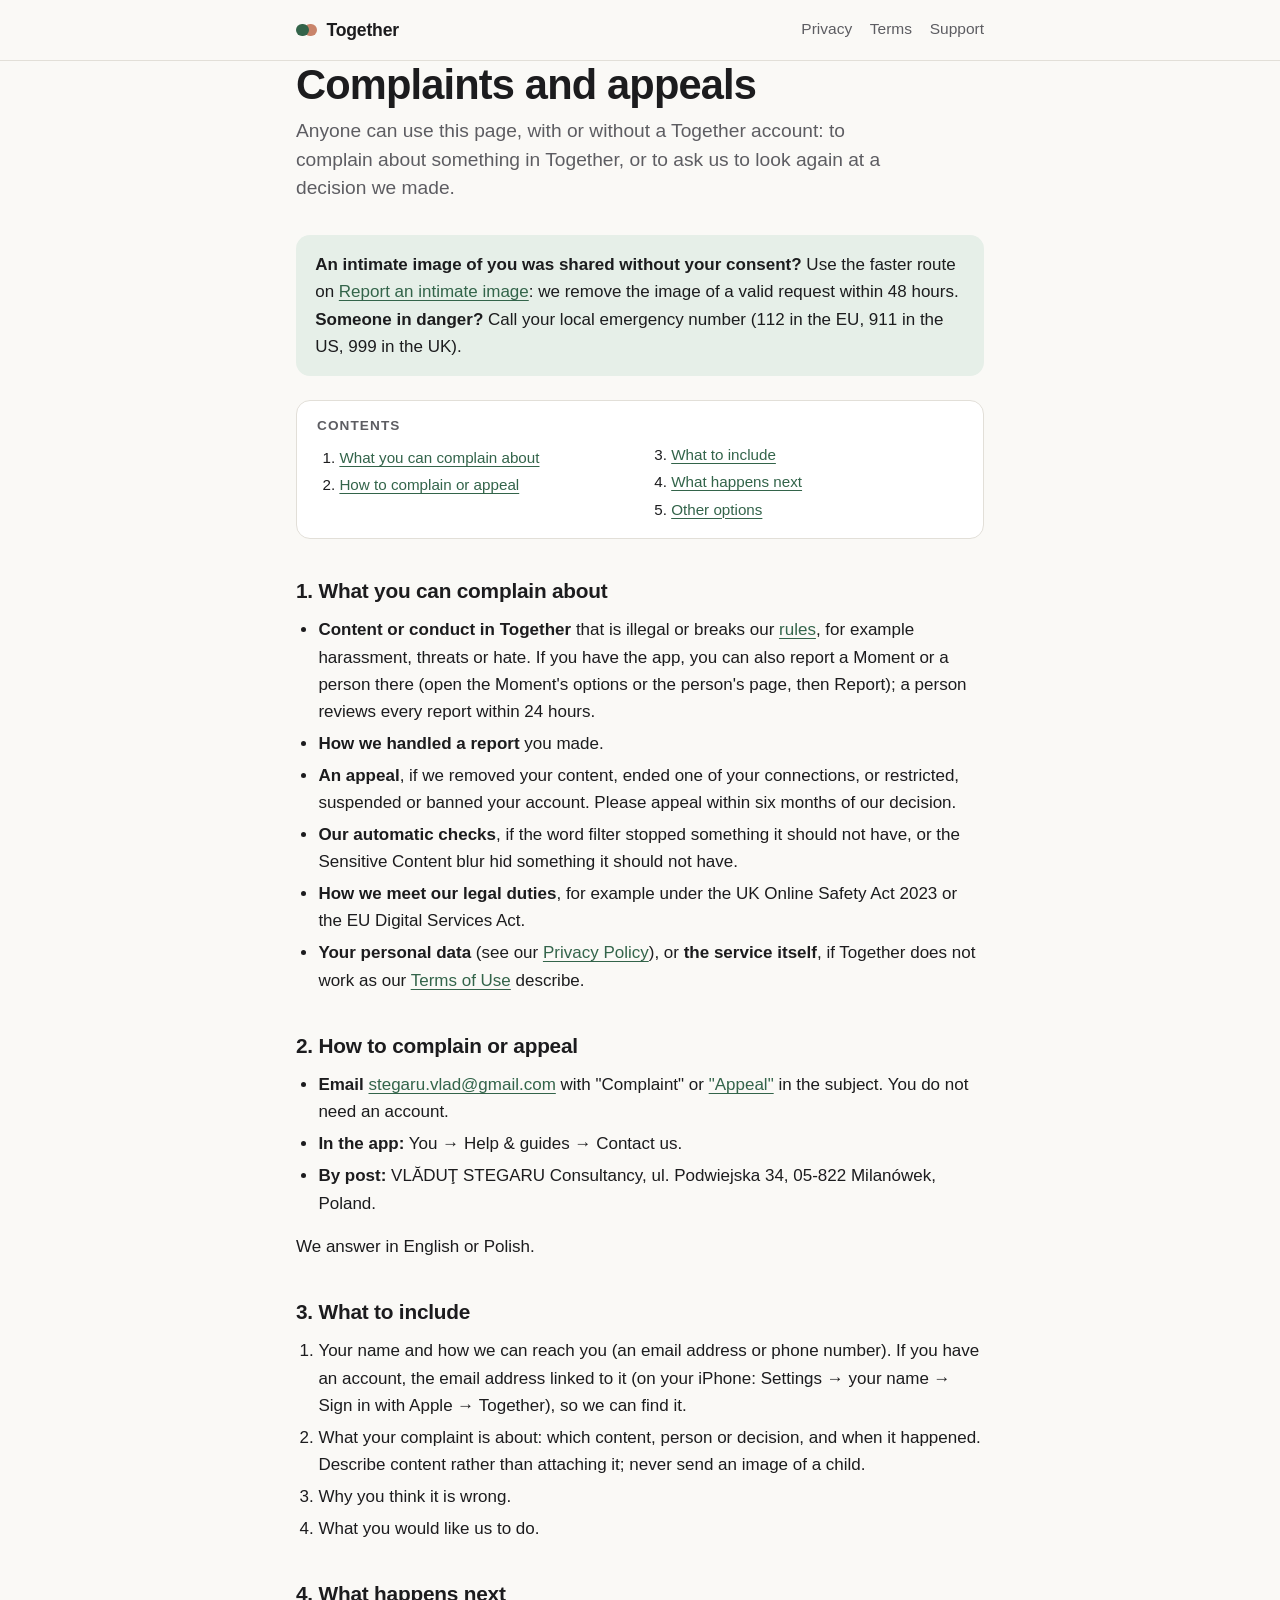
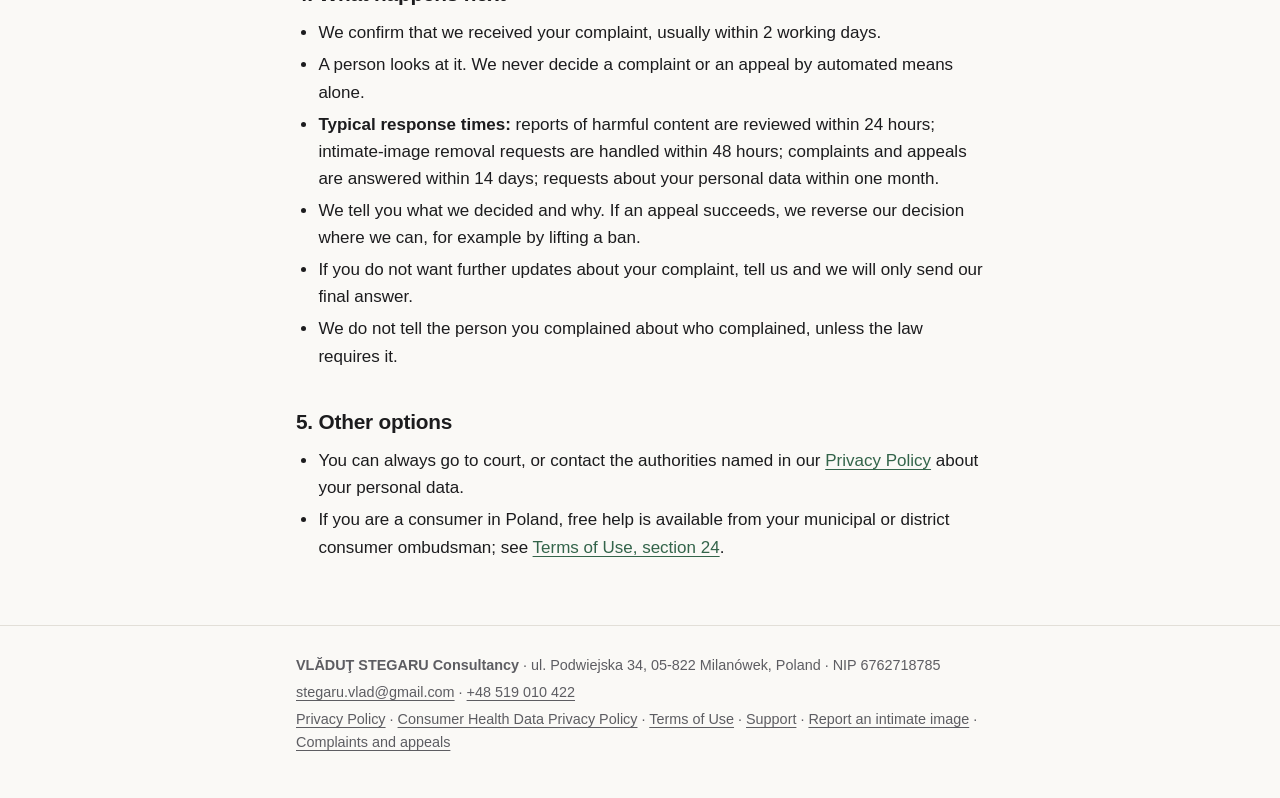
==== complaints/index.html @ 3cc5fa2a "Together legal and support pages (Privacy, Terms, Support, Consumer Health Data, Report, Complaints)" ====
<!doctype html>
<html lang="en">
<head>
<meta charset="utf-8">
<meta name="viewport" content="width=device-width, initial-scale=1">
<meta name="color-scheme" content="light dark">
<title>Complaints and appeals · Together</title>
<meta name="description" content="How anyone, with or without a Together account, can complain about content or conduct in Together, or appeal a decision we made about their content or account.">
<link rel="stylesheet" href="/style.css">
</head>
<body>
<a class="skip" href="#main">Skip to content</a>
<header class="site-header">
  <div class="wrap">
    <a class="brand" href="/"><span class="brand-mark" aria-hidden="true"></span>Together</a>
    <nav aria-label="Site"><a href="/privacy/">Privacy</a><a href="/terms/">Terms</a><a href="/support/">Support</a></nav>
  </div>
</header>
<main id="main" class="wrap doc">
<!--
  Complaints and appeals route usable by non-users (UK Online Safety Act 2023 s.21; also the EU Digital Services Act
  and the Terms' complaints procedure). Facts and sources: build86-gdpr/reports/REG-DOCS.md. Not legal advice.
-->
<h1>Complaints and appeals</h1>
<p class="lede">Anyone can use this page, with or without a Together account: to complain about something in Together, or to ask us to look again at a decision we made.</p>

<div class="callout">
  <p><strong>An intimate image of you was shared without your consent?</strong> Use the faster route on <a href="/report/">Report an intimate image</a>: we remove the image of a valid request within 48 hours. <strong>Someone in danger?</strong> Call your local emergency number (112 in the EU, 911 in the US, 999 in the UK).</p>
</div>

<nav class="toc" aria-labelledby="toc-title"><h2 id="toc-title">Contents</h2><ol><li><a href="#what-you-can-complain-about">What you can complain about</a></li><li><a href="#how-to-complain">How to complain or appeal</a></li><li><a href="#what-to-include">What to include</a></li><li><a href="#what-happens-next">What happens next</a></li><li><a href="#other-options">Other options</a></li></ol></nav>

<h2 id="what-you-can-complain-about">1. What you can complain about</h2>
<ul>
<li><strong>Content or conduct in Together</strong> that is illegal or breaks our <a href="/terms/#zero-tolerance-for-objectionable-content-and-abusive-users">rules</a>, for example harassment, threats or hate. If you have the app, you can also report a Moment or a person there (open the Moment's options or the person's page, then Report); a person reviews every report within 24 hours.</li>
<li><strong>How we handled a report</strong> you made.</li>
<li><strong>An appeal</strong>, if we removed your content, ended one of your connections, or restricted, suspended or banned your account. Please appeal within six months of our decision.</li>
<li><strong>Our automatic checks</strong>, if the word filter stopped something it should not have, or the Sensitive Content blur hid something it should not have.</li>
<li><strong>How we meet our legal duties</strong>, for example under the UK Online Safety Act 2023 or the EU Digital Services Act.</li>
<li><strong>Your personal data</strong> (see our <a href="/privacy/#your-rights">Privacy Policy</a>), or <strong>the service itself</strong>, if Together does not work as our <a href="/terms/#complaints-procedure">Terms of Use</a> describe.</li>
</ul>

<h2 id="how-to-complain">2. How to complain or appeal</h2>
<ul>
<li><strong>Email</strong> <a href="mailto:stegaru.vlad@gmail.com?subject=Together%20complaint">stegaru.vlad@gmail.com</a> with "Complaint" or <a href="mailto:stegaru.vlad@gmail.com?subject=Together%20appeal">"Appeal"</a> in the subject. You do not need an account.</li>
<li><strong>In the app:</strong> You → Help &amp; guides → Contact us.</li>
<li><strong>By post:</strong> VLĂDUŢ STEGARU Consultancy, ul. Podwiejska 34, 05-822 Milanówek, Poland.</li>
</ul>
<p>We answer in English or Polish.</p>

<h2 id="what-to-include">3. What to include</h2>
<ol>
<li>Your name and how we can reach you (an email address or phone number). If you have an account, the email address linked to it (on your iPhone: Settings → your name → Sign in with Apple → Together), so we can find it.</li>
<li>What your complaint is about: which content, person or decision, and when it happened. Describe content rather than attaching it; never send an image of a child.</li>
<li>Why you think it is wrong.</li>
<li>What you would like us to do.</li>
</ol>

<h2 id="what-happens-next">4. What happens next</h2>
<ul>
<li>We confirm that we received your complaint, usually within 2 working days.</li>
<li>A person looks at it. We never decide a complaint or an appeal by automated means alone.</li>
<li><strong>Typical response times:</strong> reports of harmful content are reviewed within 24 hours; intimate-image removal requests are handled within 48 hours; complaints and appeals are answered within 14 days; requests about your personal data within one month.</li>
<li>We tell you what we decided and why. If an appeal succeeds, we reverse our decision where we can, for example by lifting a ban.</li>
<li>If you do not want further updates about your complaint, tell us and we will only send our final answer.</li>
<li>We do not tell the person you complained about who complained, unless the law requires it.</li>
</ul>

<h2 id="other-options">5. Other options</h2>
<ul>
<li>You can always go to court, or contact the authorities named in our <a href="/privacy/#regional-information">Privacy Policy</a> about your personal data.</li>
<li>If you are a consumer in Poland, free help is available from your municipal or district consumer ombudsman; see <a href="/terms/#law-and-disputes">Terms of Use, section 24</a>.</li>
</ul>
</main>
<footer class="site-footer">
  <div class="wrap">
    <p><strong>VLĂDUŢ STEGARU Consultancy</strong> · ul. Podwiejska 34, 05-822 Milanówek, Poland · NIP 6762718785</p>
    <p><a href="mailto:stegaru.vlad@gmail.com">stegaru.vlad@gmail.com</a> · <a href="tel:+48519010422">+48 519 010 422</a></p>
    <p><a href="/privacy/">Privacy Policy</a> · <a href="/health-data/">Consumer Health Data Privacy Policy</a> · <a href="/terms/">Terms of Use</a> · <a href="/support/">Support</a> · <a href="/report/">Report an intimate image</a> · <a href="/complaints/">Complaints and appeals</a></p>
  </div>
</footer>
</body>
</html>
---- style.css ----
/* Together — legal and support site. One stylesheet, no external fonts or scripts. */

:root {
  --bg: #faf9f6;
  --surface: #ffffff;
  --soft: #f1efea;
  --ink: #1c1c1e;
  --muted: #5d5d62;
  --line: #e2dfd8;
  --accent: #33644a;
  --accent-2: #c9846a;
  --accent-soft: #e6efe8;
  --focus: #2b62c9;
  color-scheme: light dark;
}

@media (prefers-color-scheme: dark) {
  :root {
    --bg: #121210;
    --surface: #1b1b19;
    --soft: #23231f;
    --ink: #f2f1ee;
    --muted: #a3a3a8;
    --line: #35342f;
    --accent: #84bf9c;
    --accent-2: #e0a48c;
    --accent-soft: #1f2c24;
    --focus: #8fb4ff;
  }
}

*, *::before, *::after { box-sizing: border-box; }

html { -webkit-text-size-adjust: 100%; text-size-adjust: 100%; }

body {
  margin: 0;
  background: var(--bg);
  color: var(--ink);
  font-family: -apple-system, BlinkMacSystemFont, "Segoe UI", Roboto, Helvetica, Arial, sans-serif;
  font-size: 1.0625rem;
  line-height: 1.6;
  overflow-wrap: break-word;
}

.wrap {
  width: 100%;
  max-width: 46rem;
  margin: 0 auto;
  padding: 0 16px;
}

@media (min-width: 40rem) {
  .wrap { padding: 0 24px; }
}

a { color: var(--accent); text-decoration-thickness: 1px; text-underline-offset: 0.18em; }
a:hover { text-decoration-thickness: 2px; }
:focus-visible { outline: 3px solid var(--focus); outline-offset: 2px; border-radius: 4px; }

.skip {
  position: absolute;
  left: 16px;
  top: -3rem;
  padding: 0.5rem 0.9rem;
  background: var(--surface);
  border: 1px solid var(--line);
  border-radius: 10px;
  z-index: 10;
}
.skip:focus { top: 12px; }

/* Header and footer */

.site-header { border-bottom: 1px solid var(--line); background: var(--bg); }
.site-header .wrap {
  display: flex;
  flex-wrap: wrap;
  align-items: center;
  justify-content: space-between;
  gap: 0.5rem 1.25rem;
  min-height: 3.75rem;
  padding-top: 0.5rem;
  padding-bottom: 0.5rem;
}
.brand {
  display: inline-flex;
  align-items: center;
  gap: 0.6rem;
  color: var(--ink);
  font-weight: 680;
  font-size: 1.1rem;
  letter-spacing: -0.01em;
  text-decoration: none;
}
.brand-mark {
  width: 0.8rem;
  height: 0.8rem;
  border-radius: 50%;
  background: var(--accent);
  box-shadow: 0.5rem 0 0 0 var(--accent-2);
  margin-right: 0.5rem;
}
.site-header nav { display: flex; flex-wrap: wrap; gap: 0.25rem 1.1rem; }
.site-header nav a {
  color: var(--muted);
  text-decoration: none;
  font-size: 0.97rem;
  padding: 0.35rem 0;
  border-bottom: 2px solid transparent;
}
.site-header nav a:hover { color: var(--ink); }
.site-header nav a[aria-current="page"] { color: var(--ink); border-bottom-color: var(--accent); }

.site-footer {
  margin-top: 4rem;
  border-top: 1px solid var(--line);
  color: var(--muted);
  font-size: 0.9rem;
  padding: 1.5rem 0 2.5rem;
}
.site-footer p { margin: 0.25rem 0; }
.site-footer a { color: var(--muted); }

/* Document typography */

main { padding-top: 2.25rem; }

h1 {
  font-size: clamp(1.9rem, 6vw, 2.6rem);
  line-height: 1.15;
  letter-spacing: -0.02em;
  font-weight: 700;
  margin: 0 0 0.5rem;
  text-wrap: balance;
}
h2 {
  font-size: 1.3rem;
  line-height: 1.3;
  letter-spacing: -0.01em;
  font-weight: 660;
  margin: 2.4rem 0 0.75rem;
  scroll-margin-top: 1rem;
  text-wrap: balance;
}
h3 { font-size: 1.08rem; font-weight: 650; margin: 1.6rem 0 0.4rem; }
p { margin: 0 0 1rem; }
ul, ol { margin: 0 0 1rem; padding-left: 1.4rem; }
li { margin: 0.3rem 0; }
li > ul { margin: 0.3rem 0 0; }
strong { font-weight: 650; }
code {
  font-family: ui-monospace, "SF Mono", Menlo, Consolas, monospace;
  font-size: 0.9em;
  background: var(--soft);
  padding: 0.1em 0.35em;
  border-radius: 5px;
}

.subtitle { color: var(--muted); margin: 0 0 0.25rem; }
.meta { color: var(--muted); font-size: 0.95rem; margin-bottom: 1.5rem; }
.lede { font-size: 1.2rem; line-height: 1.5; color: var(--muted); margin-bottom: 2rem; max-width: 38rem; }

/* Table of contents */

.toc {
  background: var(--surface);
  border: 1px solid var(--line);
  border-radius: 14px;
  padding: 1rem 1.25rem 0.5rem;
  margin: 0 0 2rem;
}
.toc h2 { font-size: 0.85rem; text-transform: uppercase; letter-spacing: 0.08em; color: var(--muted); margin: 0 0 0.5rem; }
.toc ol { font-size: 0.95rem; margin: 0 0 0.5rem; }
.toc li { margin: 0.2rem 0; }
@media (min-width: 40rem) {
  .toc ol { columns: 2; column-gap: 2.5rem; }
  .toc li { break-inside: avoid; }
}

/* Tables: scroll inside their own box on narrow screens, never the page */

.table-wrap {
  overflow-x: auto;
  -webkit-overflow-scrolling: touch;
  border: 1px solid var(--line);
  border-radius: 12px;
  margin: 0 0 1.5rem;
  background: var(--surface);
}
table { width: 100%; border-collapse: collapse; font-size: 0.93rem; line-height: 1.5; }
th, td { text-align: left; vertical-align: top; padding: 0.65rem 0.8rem; border-bottom: 1px solid var(--line); min-width: 8.5rem; }
th { background: var(--soft); font-weight: 650; }
tr:last-child td { border-bottom: 0; }

/* Home and support */

.cards { list-style: none; padding: 0; margin: 0 0 2rem; display: grid; gap: 0.75rem; }
@media (min-width: 40rem) {
  .cards { grid-template-columns: repeat(3, 1fr); }
  .cards.cards-2 { grid-template-columns: repeat(2, 1fr); }
}
.cards a {
  display: block;
  height: 100%;
  padding: 1rem 1.1rem;
  background: var(--surface);
  border: 1px solid var(--line);
  border-radius: 14px;
  color: var(--ink);
  text-decoration: none;
}
.cards a:hover { border-color: var(--accent); }
.cards strong { display: block; font-size: 1.05rem; margin-bottom: 0.2rem; }
.cards span { color: var(--muted); font-size: 0.93rem; line-height: 1.45; display: block; }

.callout {
  background: var(--accent-soft);
  border-radius: 14px;
  padding: 1rem 1.2rem;
  margin: 0 0 1.5rem;
}
.callout p:last-child, .callout ul:last-child { margin-bottom: 0; }

.contact-list { list-style: none; padding: 0; }
.contact-list li { margin: 0.4rem 0; }
.contact-list .label { color: var(--muted); display: inline-block; min-width: 5.5rem; }

/* Invitation page */

.invite main { max-width: 28rem; }
.eyebrow { font-size: 0.8rem; font-weight: 650; letter-spacing: 0.08em; text-transform: uppercase; color: var(--muted); margin: 0 0 0.6rem; }
.code-card { background: var(--surface); border: 1px solid var(--line); border-radius: 16px; padding: 1.25rem; margin: 0 0 1.5rem; }
.code-card .label { font-size: 0.8rem; font-weight: 600; color: var(--muted); margin: 0 0 0.5rem; }
.code-value { font-family: ui-monospace, "SF Mono", Menlo, monospace; font-size: 1.2rem; font-weight: 600; letter-spacing: 0.04em; word-break: break-all; margin: 0 0 1rem; }
.code-value:empty { display: none; }
.code-missing { color: var(--muted); margin: 0; }
.button {
  appearance: none;
  display: block;
  width: 100%;
  min-height: 48px;
  border: 0;
  border-radius: 12px;
  background: var(--accent);
  color: var(--bg);
  font: inherit;
  font-weight: 650;
  text-align: center;
  line-height: 48px;
  text-decoration: none;
  cursor: pointer;
}
.button.secondary { background: var(--ink); }
.button[data-copied="true"] { background: var(--ink); }
.steps { padding-left: 1.4rem; }

[hidden] { display: none !important; }

@media (prefers-reduced-motion: no-preference) {
  a, .cards a { transition: border-color 0.15s ease, color 0.15s ease; }
}

@media print {
  .skip, .site-header nav, .toc { display: none; }
  body { background: #fff; color: #000; font-size: 11pt; }
  a { color: #000; }
  .table-wrap { overflow: visible; border: 0; }
}
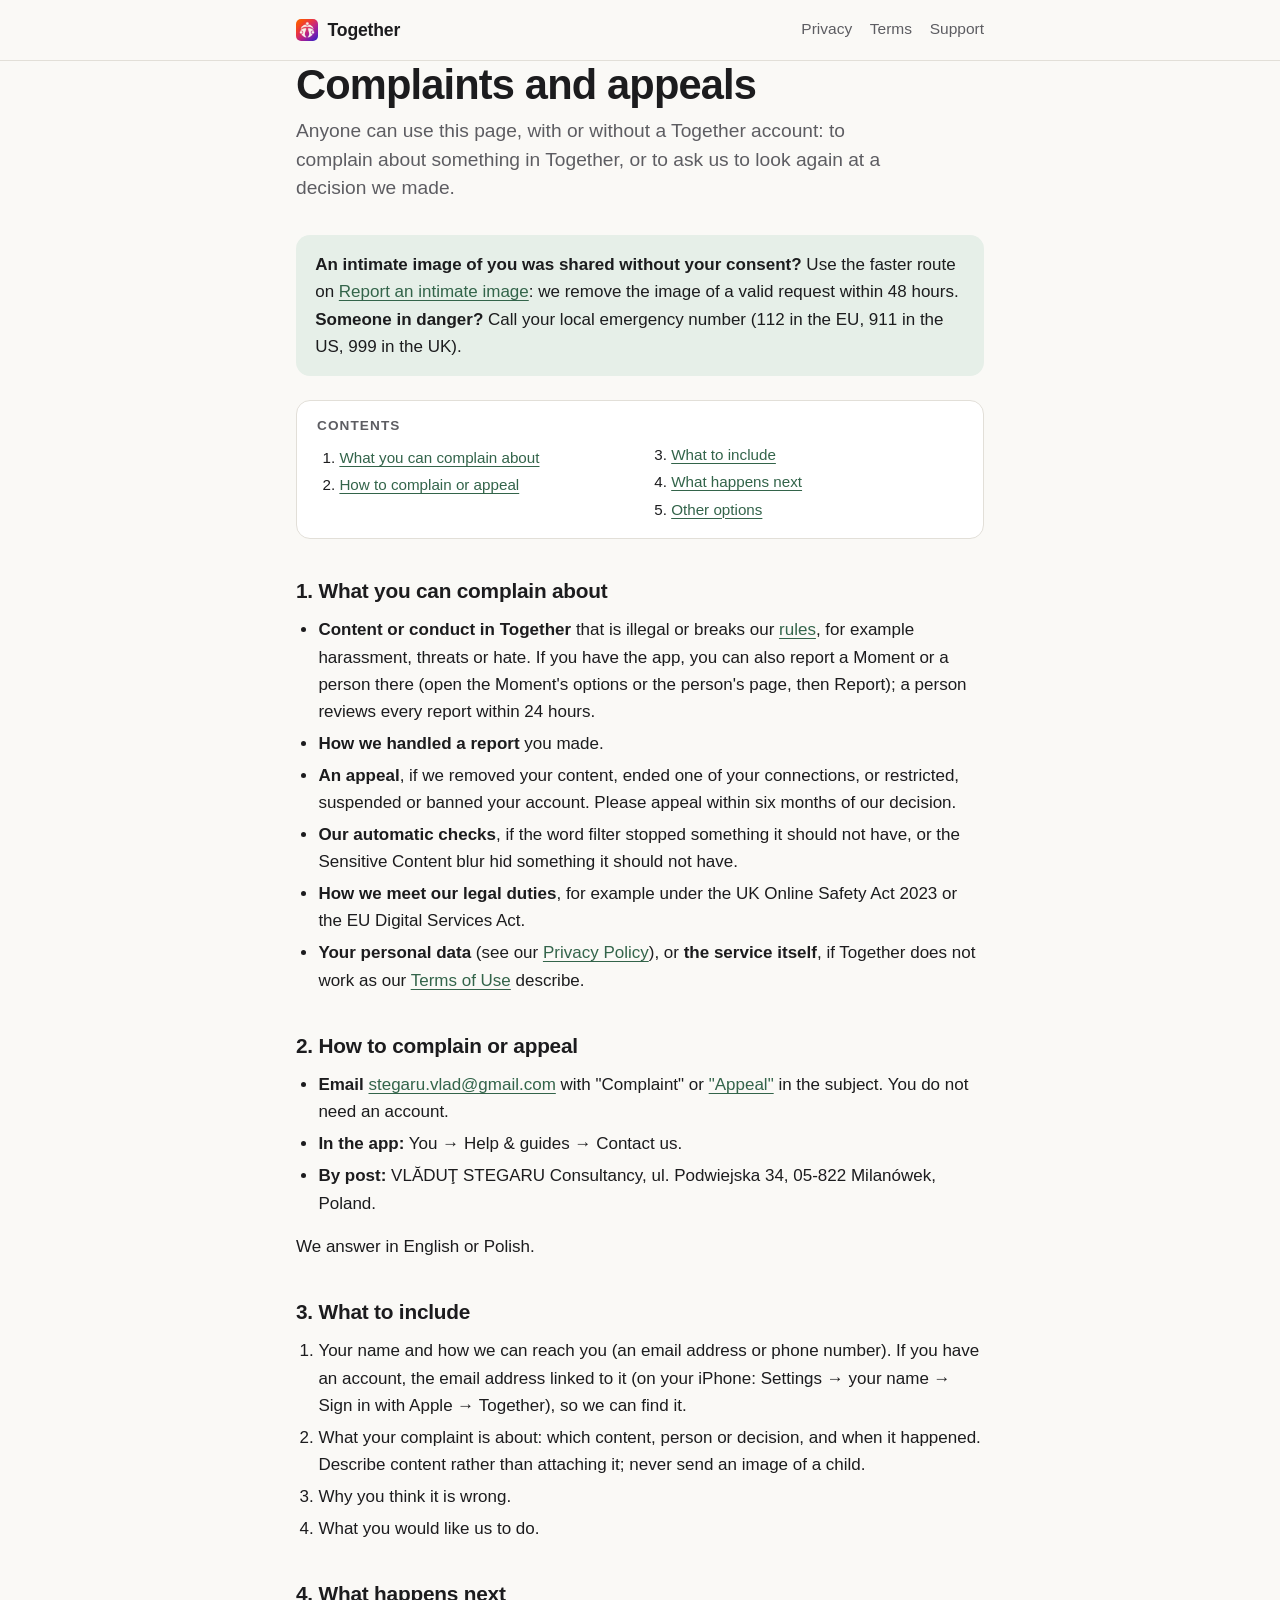
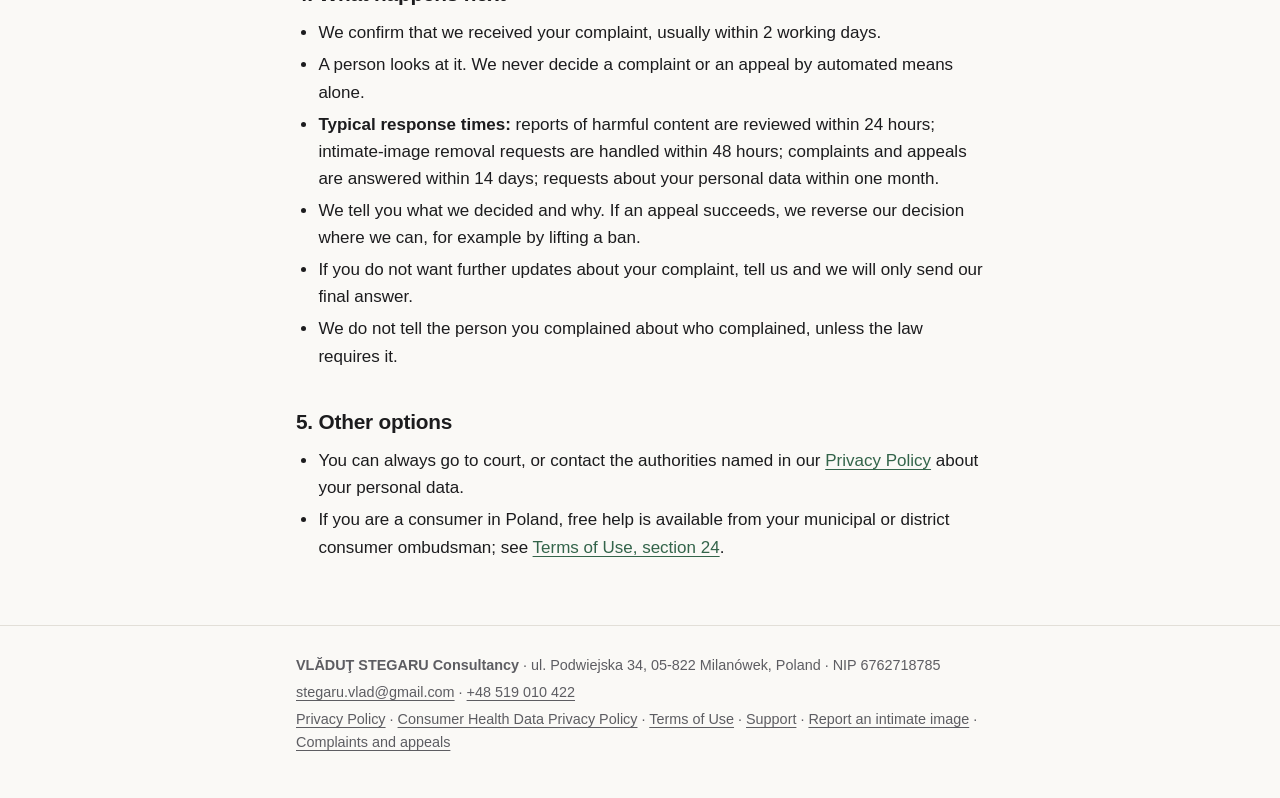
==== commit 365e874f: "Add the Together app icon as favicon, touch icon and header logo Co-Authored-By: Claude Fable 5.1 <n" ====
--- a/complaints/index.html
+++ b/complaints/index.html
@@ -6,13 +6,16 @@
 <meta name="color-scheme" content="light dark">
 <title>Complaints and appeals · Together</title>
 <meta name="description" content="How anyone, with or without a Together account, can complain about content or conduct in Together, or appeal a decision we made about their content or account.">
+<link rel="icon" type="image/png" sizes="32x32" href="/favicon-32.png">
+<link rel="icon" type="image/png" sizes="512x512" href="/icon-512.png">
+<link rel="apple-touch-icon" href="/apple-touch-icon.png">
 <link rel="stylesheet" href="/style.css">
 </head>
 <body>
 <a class="skip" href="#main">Skip to content</a>
 <header class="site-header">
   <div class="wrap">
-    <a class="brand" href="/"><span class="brand-mark" aria-hidden="true"></span>Together</a>
+    <a class="brand" href="/"><img class="brand-mark" src="/icon-512.png" alt="" width="22" height="22" decoding="async">Together</a>
     <nav aria-label="Site"><a href="/privacy/">Privacy</a><a href="/terms/">Terms</a><a href="/support/">Support</a></nav>
   </div>
 </header>
--- a/style.css
+++ b/style.css
@@ -94,12 +94,11 @@
   text-decoration: none;
 }
 .brand-mark {
-  width: 0.8rem;
-  height: 0.8rem;
-  border-radius: 50%;
-  background: var(--accent);
-  box-shadow: 0.5rem 0 0 0 var(--accent-2);
-  margin-right: 0.5rem;
+  width: 1.375rem;
+  height: 1.375rem;
+  border-radius: 0.3125rem;
+  flex: none;
+  object-fit: cover;
 }
 .site-header nav { display: flex; flex-wrap: wrap; gap: 0.25rem 1.1rem; }
 .site-header nav a {
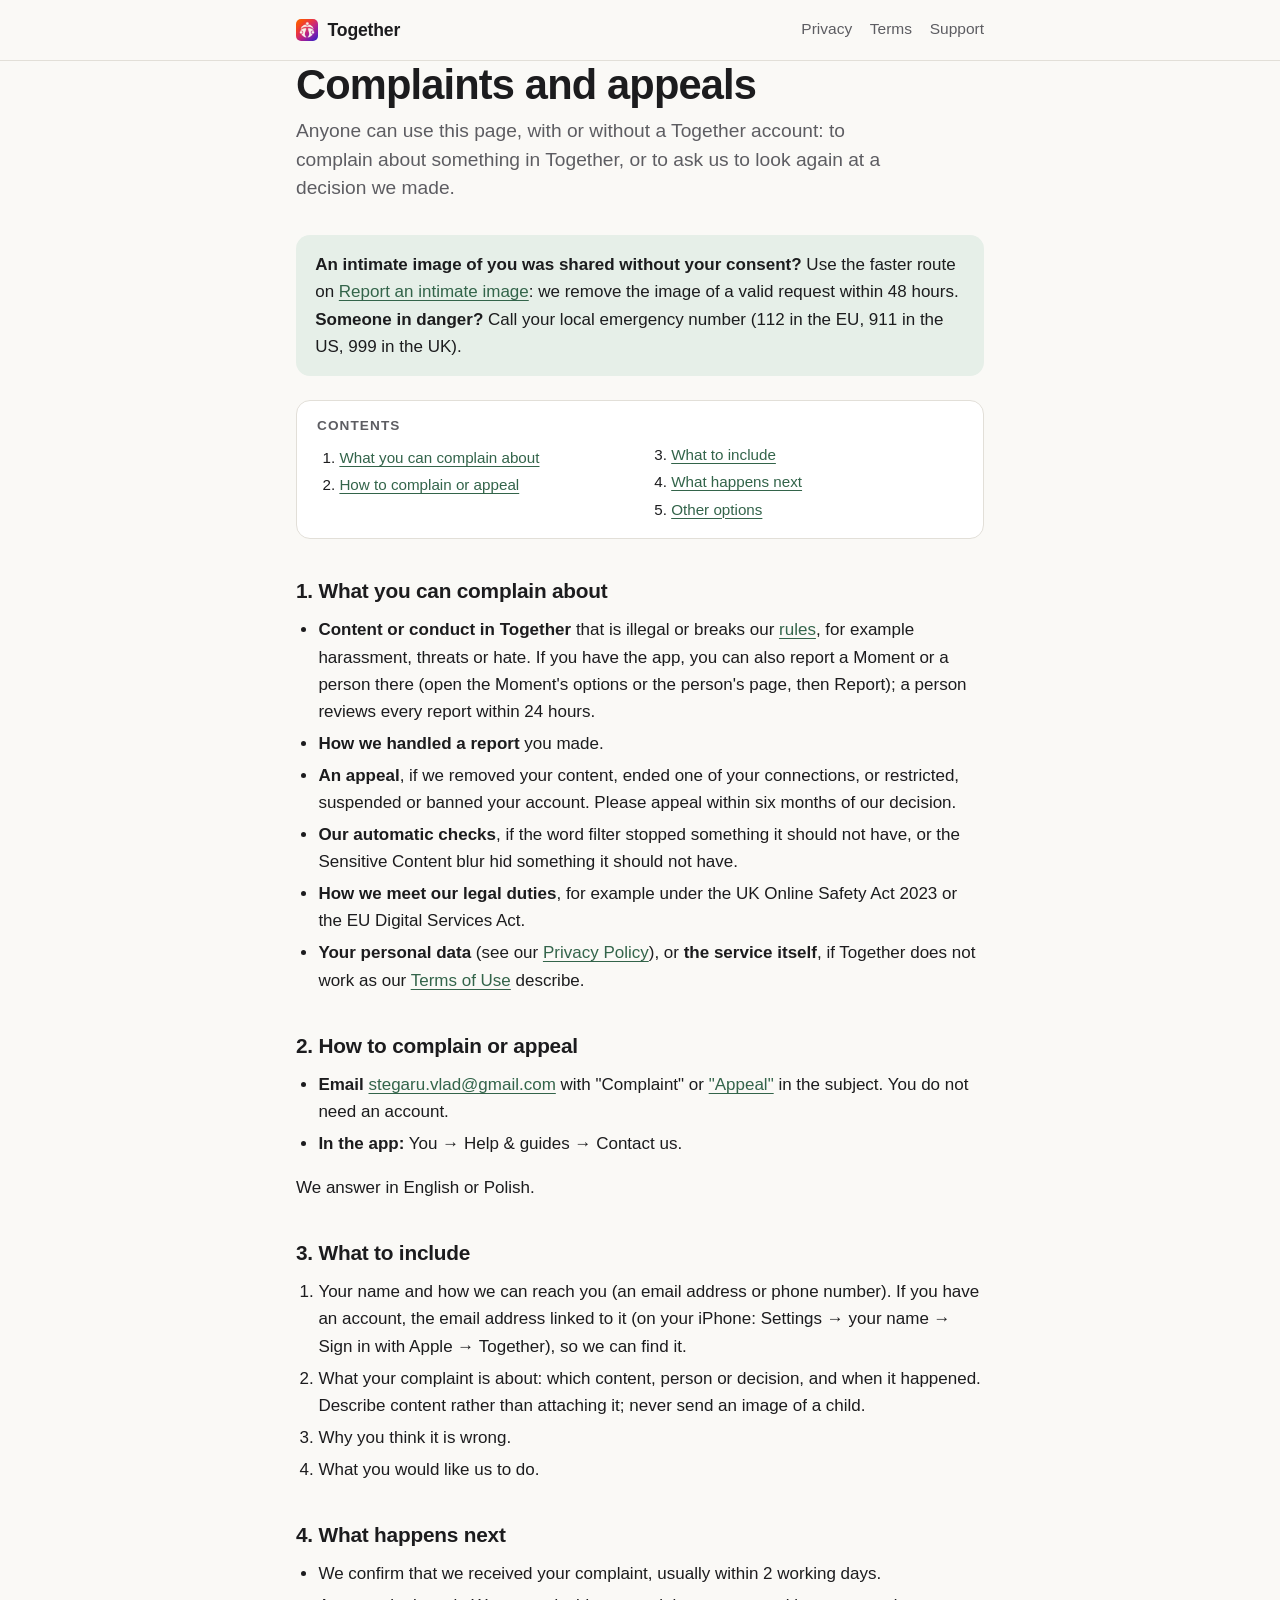
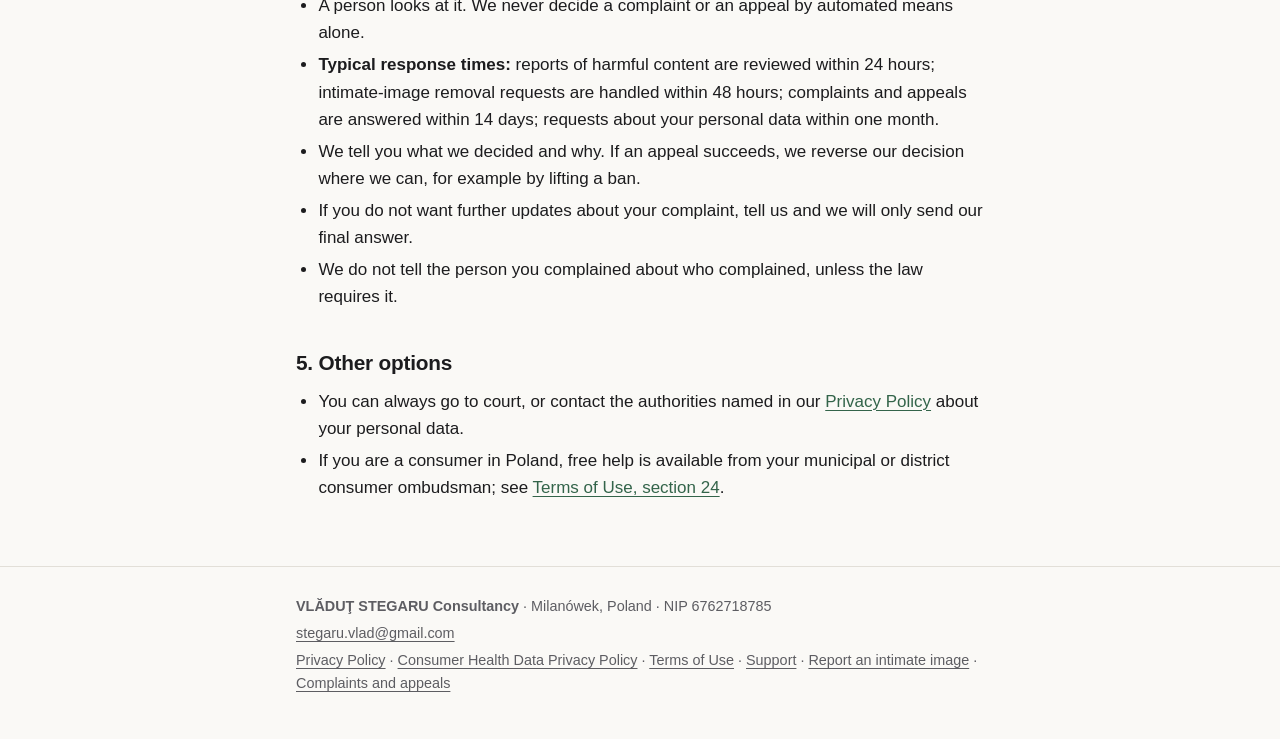
==== commit c08d81e8: "Contact details: email only; address shortened to the town (owner decision, 24 Nov 2026) Co-Authored" ====
--- a/complaints/index.html
+++ b/complaints/index.html
@@ -47,7 +47,7 @@
 <ul>
 <li><strong>Email</strong> <a href="mailto:stegaru.vlad@gmail.com?subject=Together%20complaint">stegaru.vlad@gmail.com</a> with "Complaint" or <a href="mailto:stegaru.vlad@gmail.com?subject=Together%20appeal">"Appeal"</a> in the subject. You do not need an account.</li>
 <li><strong>In the app:</strong> You → Help &amp; guides → Contact us.</li>
-<li><strong>By post:</strong> VLĂDUŢ STEGARU Consultancy, ul. Podwiejska 34, 05-822 Milanówek, Poland.</li>
+
 </ul>
 <p>We answer in English or Polish.</p>
 
@@ -77,8 +77,8 @@
 </main>
 <footer class="site-footer">
   <div class="wrap">
-    <p><strong>VLĂDUŢ STEGARU Consultancy</strong> · ul. Podwiejska 34, 05-822 Milanówek, Poland · NIP 6762718785</p>
-    <p><a href="mailto:stegaru.vlad@gmail.com">stegaru.vlad@gmail.com</a> · <a href="tel:+48519010422">+48 519 010 422</a></p>
+    <p><strong>VLĂDUŢ STEGARU Consultancy</strong> · Milanówek, Poland · NIP 6762718785</p>
+    <p><a href="mailto:stegaru.vlad@gmail.com">stegaru.vlad@gmail.com</a></p>
     <p><a href="/privacy/">Privacy Policy</a> · <a href="/health-data/">Consumer Health Data Privacy Policy</a> · <a href="/terms/">Terms of Use</a> · <a href="/support/">Support</a> · <a href="/report/">Report an intimate image</a> · <a href="/complaints/">Complaints and appeals</a></p>
   </div>
 </footer>
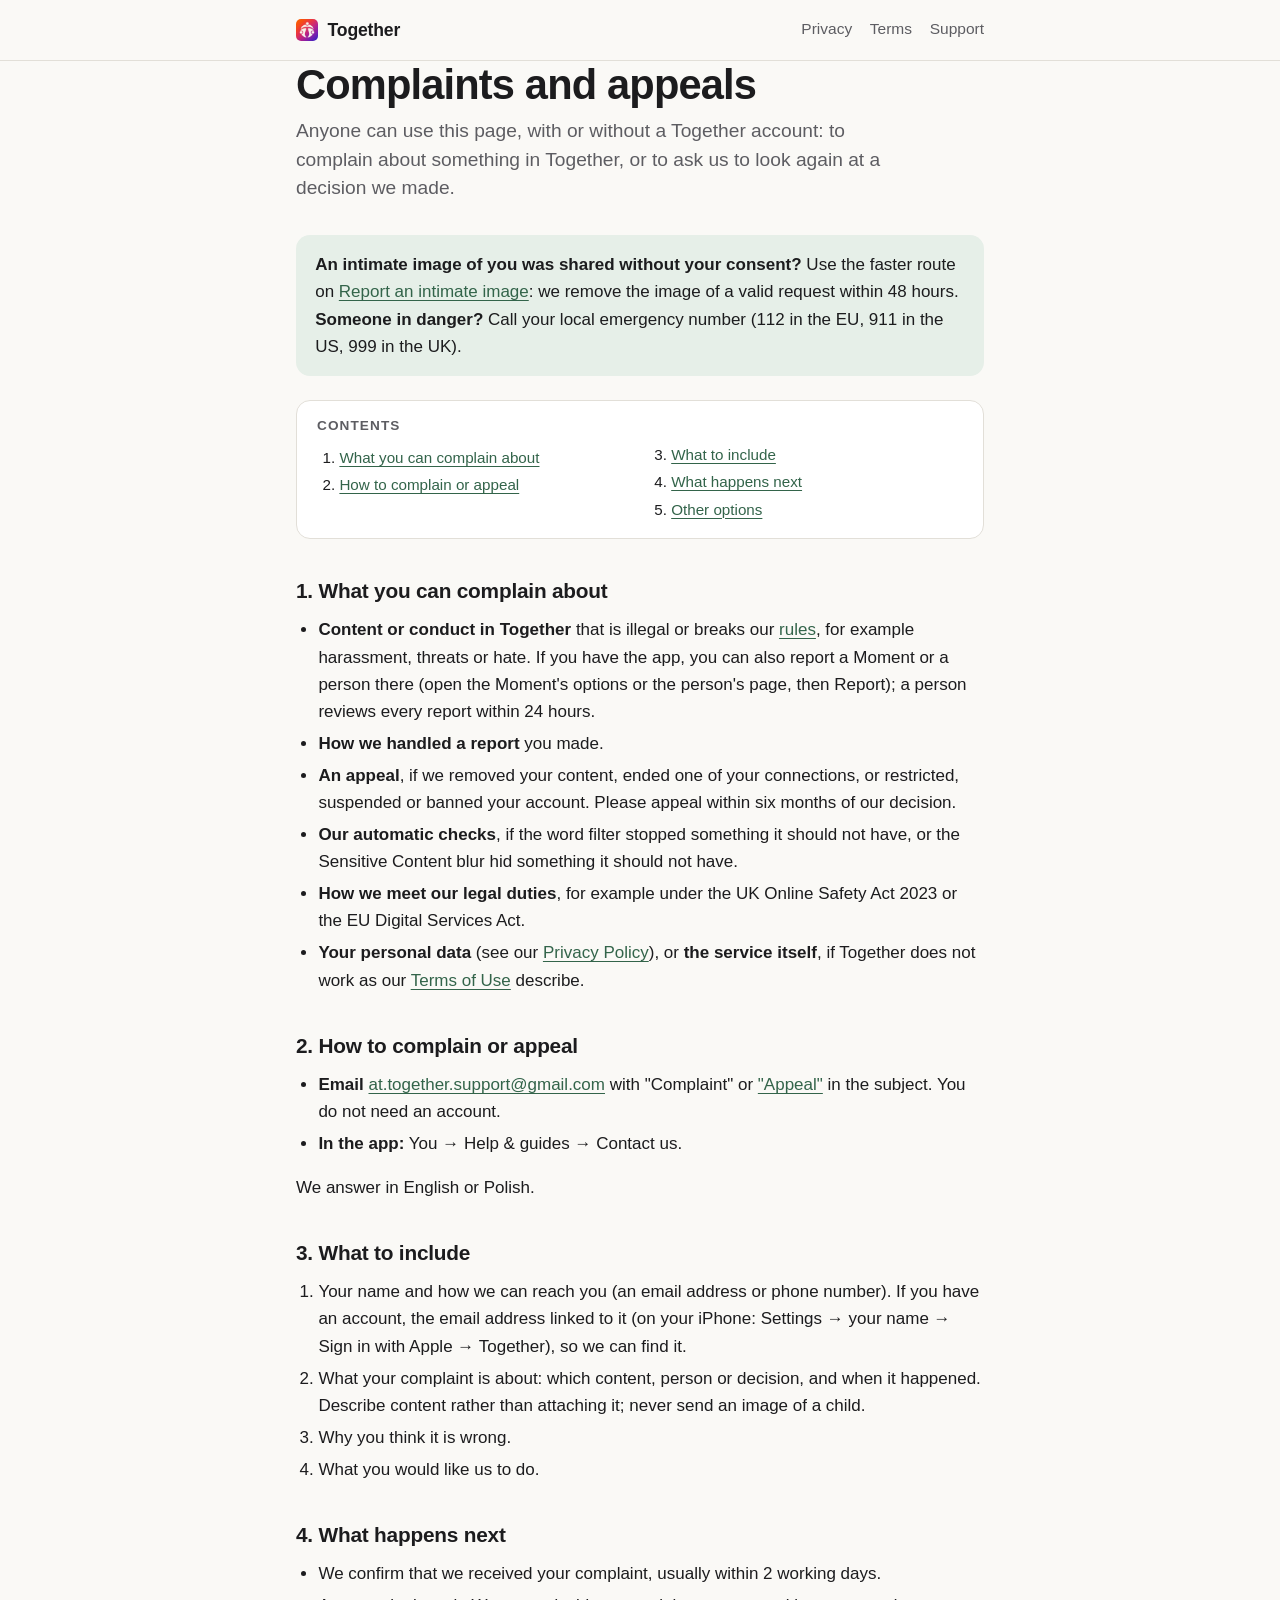
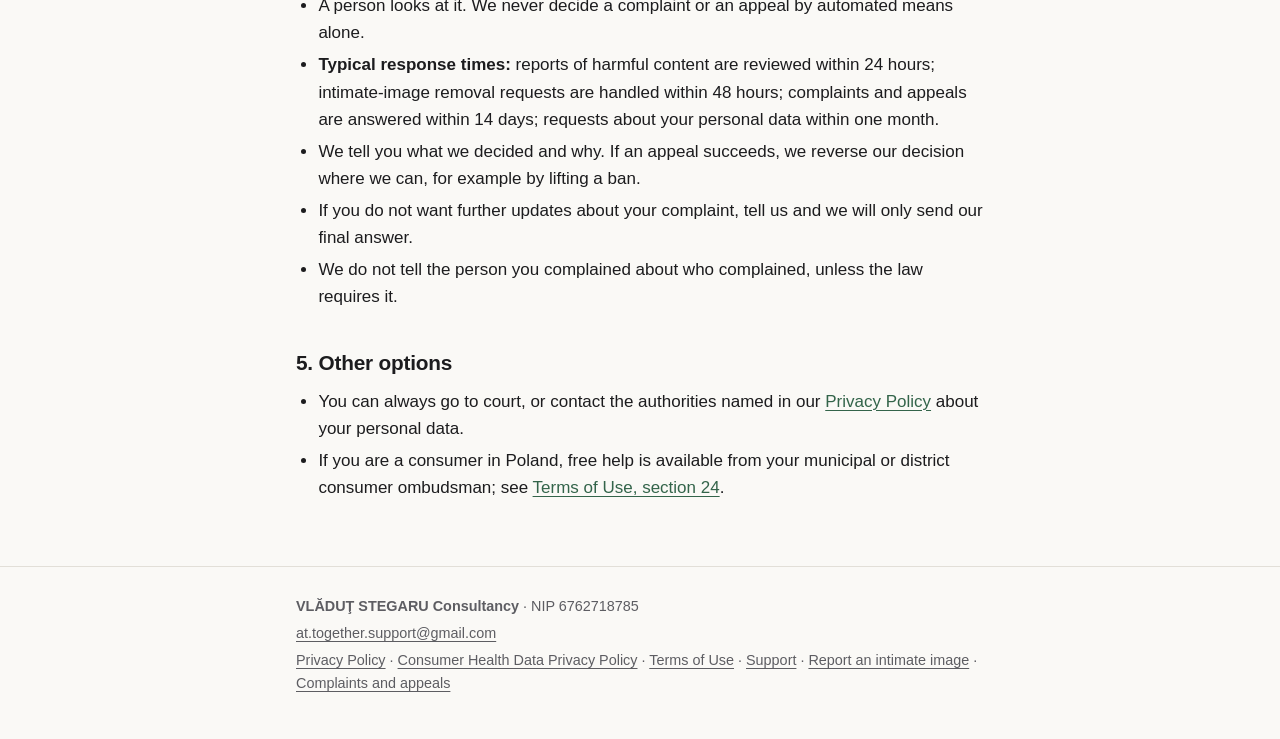
==== commit 2e847039: "Contact: support email at.together.support@gmail.com; no postal address (owner decision, 24 Nov 2026" ====
--- a/complaints/index.html
+++ b/complaints/index.html
@@ -45,7 +45,7 @@
 
 <h2 id="how-to-complain">2. How to complain or appeal</h2>
 <ul>
-<li><strong>Email</strong> <a href="mailto:stegaru.vlad@gmail.com?subject=Together%20complaint">stegaru.vlad@gmail.com</a> with "Complaint" or <a href="mailto:stegaru.vlad@gmail.com?subject=Together%20appeal">"Appeal"</a> in the subject. You do not need an account.</li>
+<li><strong>Email</strong> <a href="mailto:at.together.support@gmail.com?subject=Together%20complaint">at.together.support@gmail.com</a> with "Complaint" or <a href="mailto:at.together.support@gmail.com?subject=Together%20appeal">"Appeal"</a> in the subject. You do not need an account.</li>
 <li><strong>In the app:</strong> You → Help &amp; guides → Contact us.</li>
 
 </ul>
@@ -77,8 +77,8 @@
 </main>
 <footer class="site-footer">
   <div class="wrap">
-    <p><strong>VLĂDUŢ STEGARU Consultancy</strong> · Milanówek, Poland · NIP 6762718785</p>
-    <p><a href="mailto:stegaru.vlad@gmail.com">stegaru.vlad@gmail.com</a></p>
+    <p><strong>VLĂDUŢ STEGARU Consultancy</strong> · NIP 6762718785</p>
+    <p><a href="mailto:at.together.support@gmail.com">at.together.support@gmail.com</a></p>
     <p><a href="/privacy/">Privacy Policy</a> · <a href="/health-data/">Consumer Health Data Privacy Policy</a> · <a href="/terms/">Terms of Use</a> · <a href="/support/">Support</a> · <a href="/report/">Report an intimate image</a> · <a href="/complaints/">Complaints and appeals</a></p>
   </div>
 </footer>
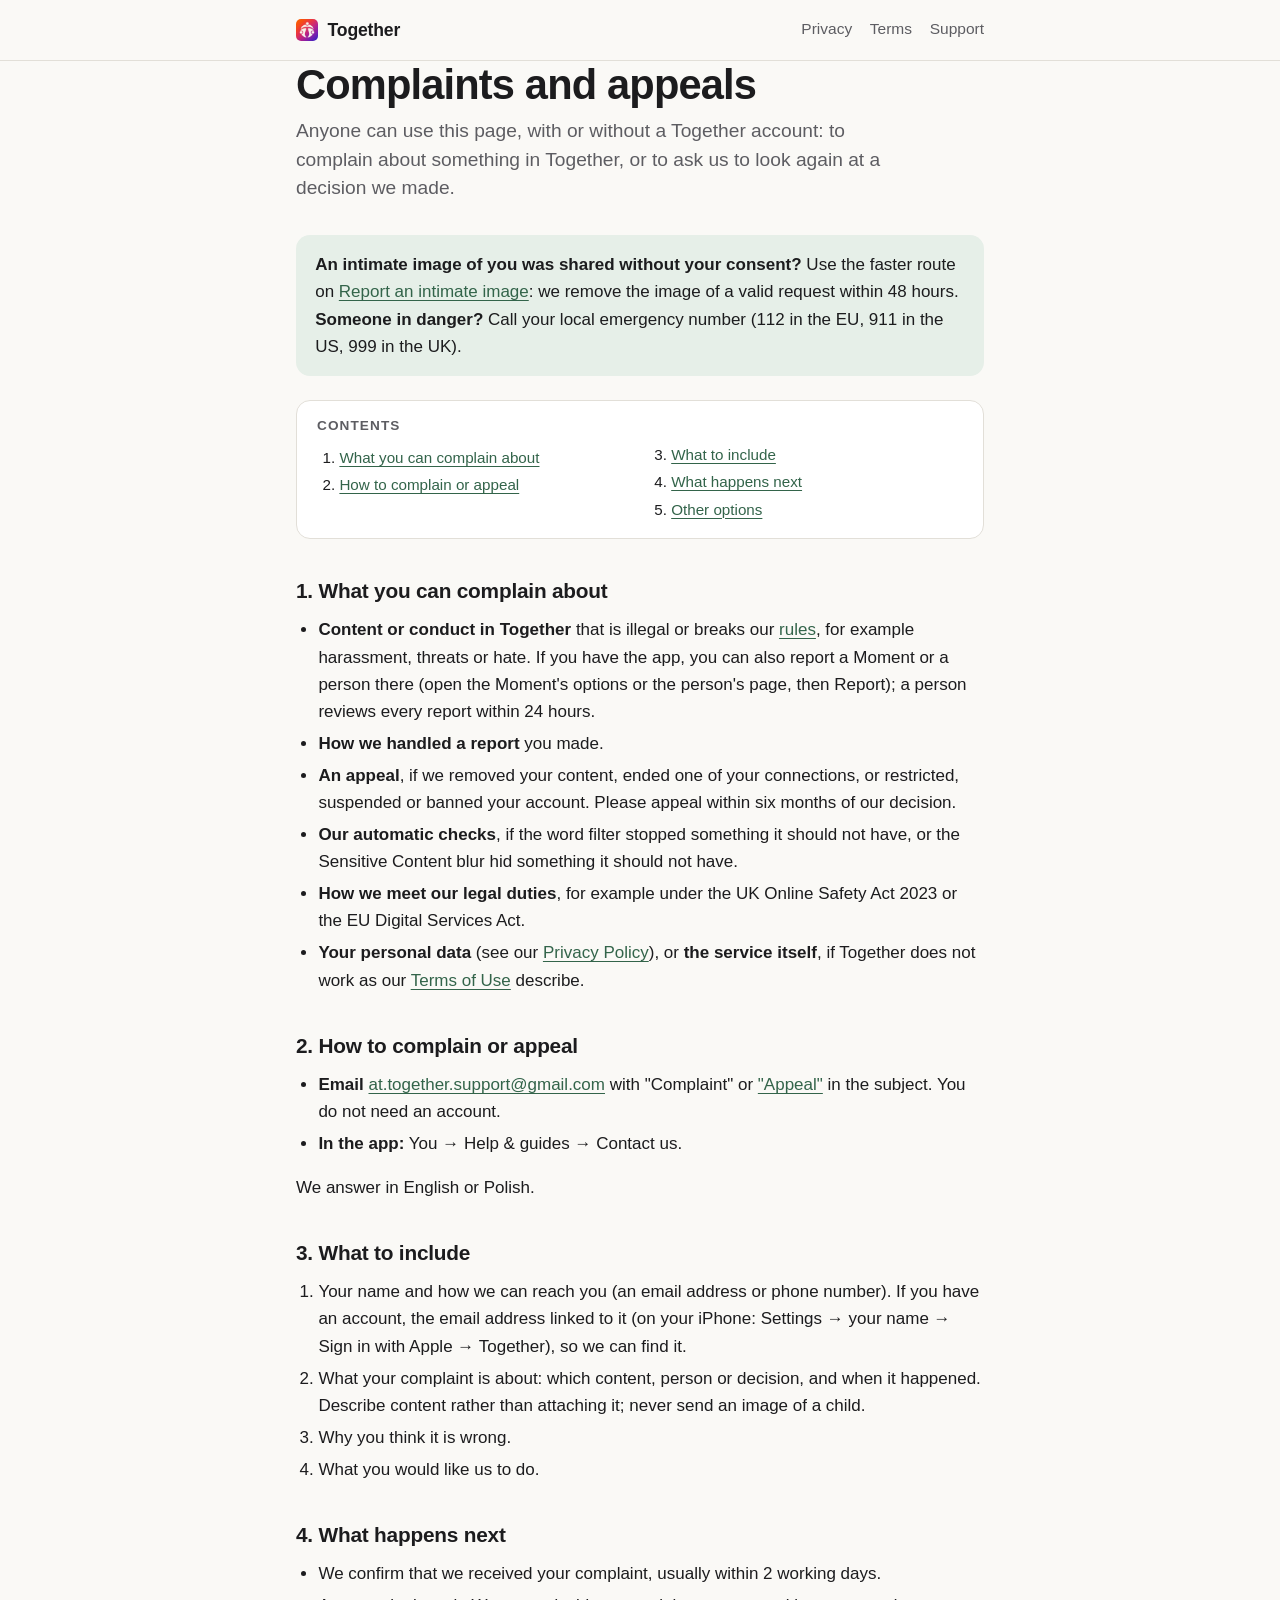
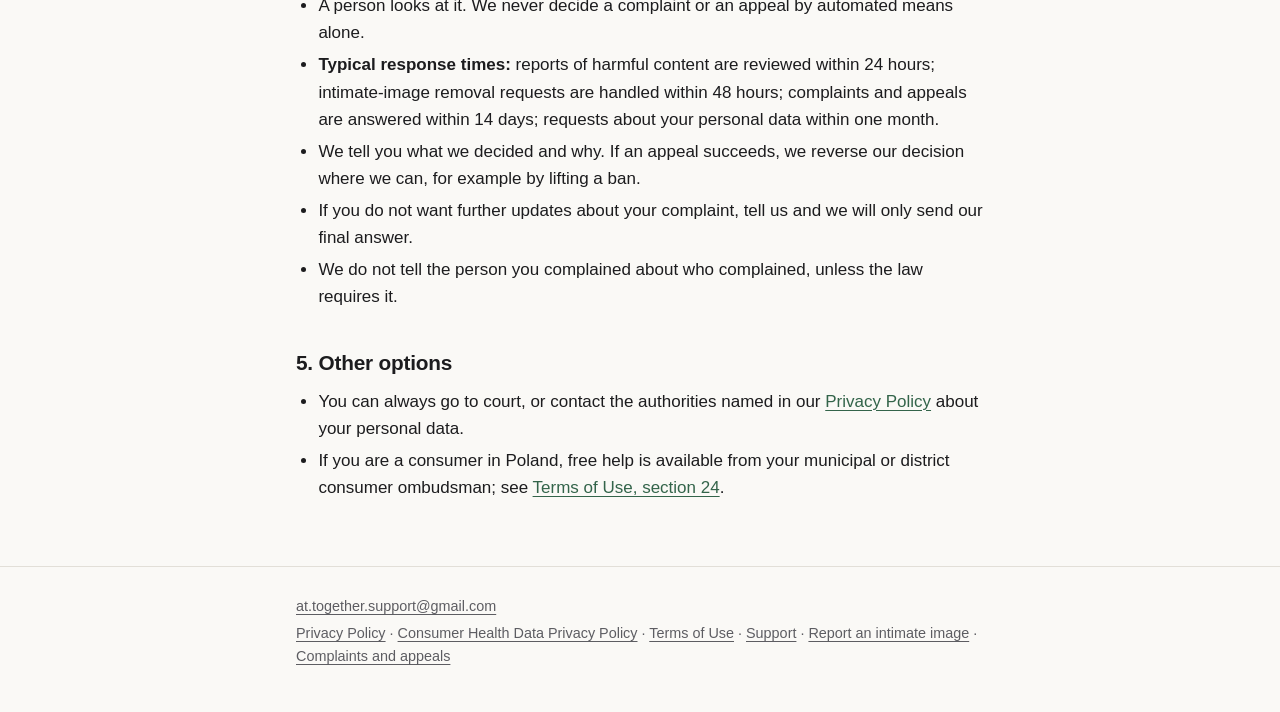
==== commit 0689d60d: "Contact sections and footer: the support email only Co-Authored-By: Claude Fable 5.1 <noreply@anthro" ====
--- a/complaints/index.html
+++ b/complaints/index.html
@@ -77,7 +77,6 @@
 </main>
 <footer class="site-footer">
   <div class="wrap">
-    <p><strong>VLĂDUŢ STEGARU Consultancy</strong> · NIP 6762718785</p>
     <p><a href="mailto:at.together.support@gmail.com">at.together.support@gmail.com</a></p>
     <p><a href="/privacy/">Privacy Policy</a> · <a href="/health-data/">Consumer Health Data Privacy Policy</a> · <a href="/terms/">Terms of Use</a> · <a href="/support/">Support</a> · <a href="/report/">Report an intimate image</a> · <a href="/complaints/">Complaints and appeals</a></p>
   </div>
